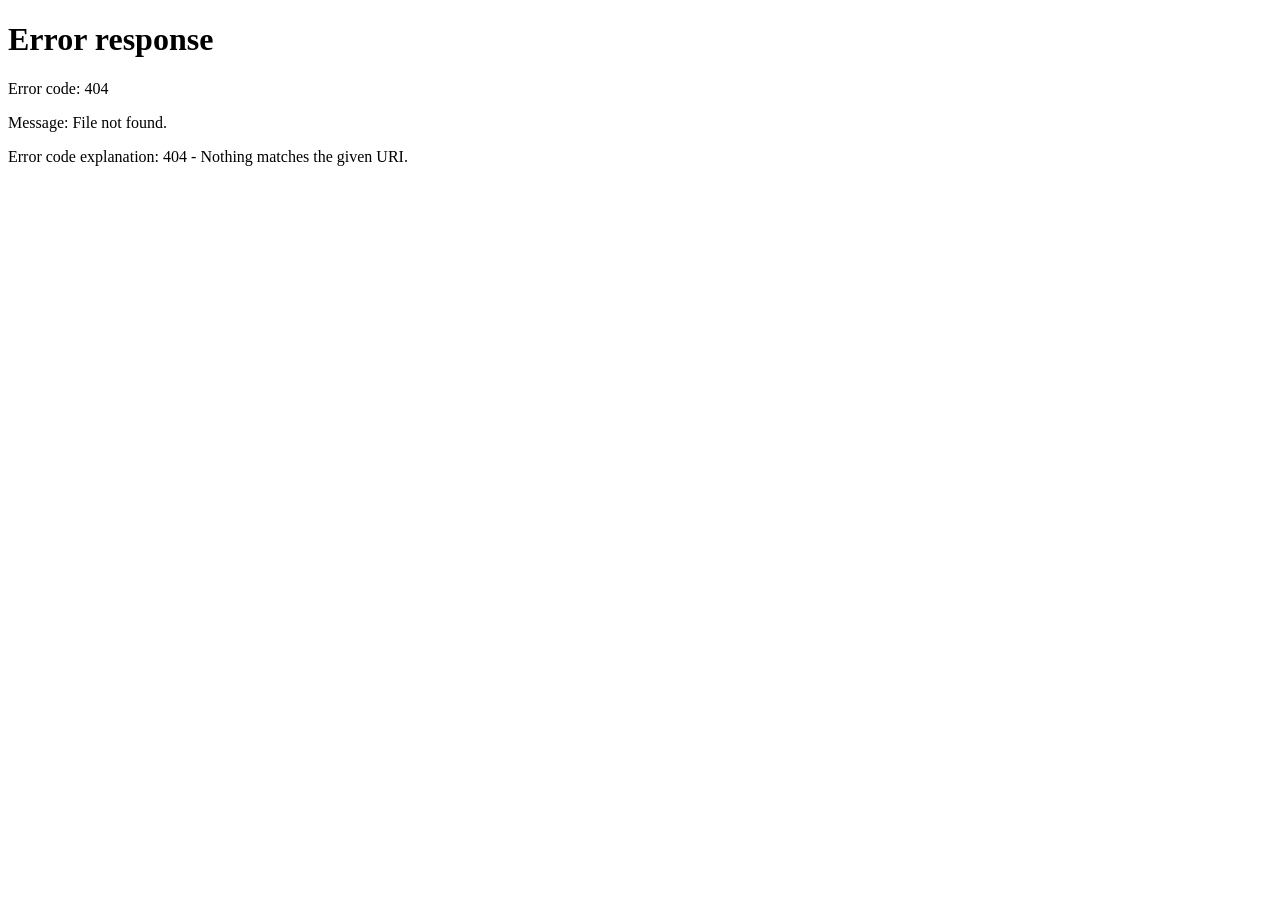
==== index.html @ 926b963f "Add initial index.html for portfolio redirect" ====
<!DOCTYPE html>
<html lang="pt-BR">
<head>
    <meta charset="UTF-8">
    <meta http-equiv="refresh" content="0; url=IHM/ihm.html">
    <title>Portfólio - Pedro Augusto</title>
</head>
<body>
    <p>
        <a href="IHM/ihm.html">Acessar meu portfólio</a>
    </p>
</body>
</html>
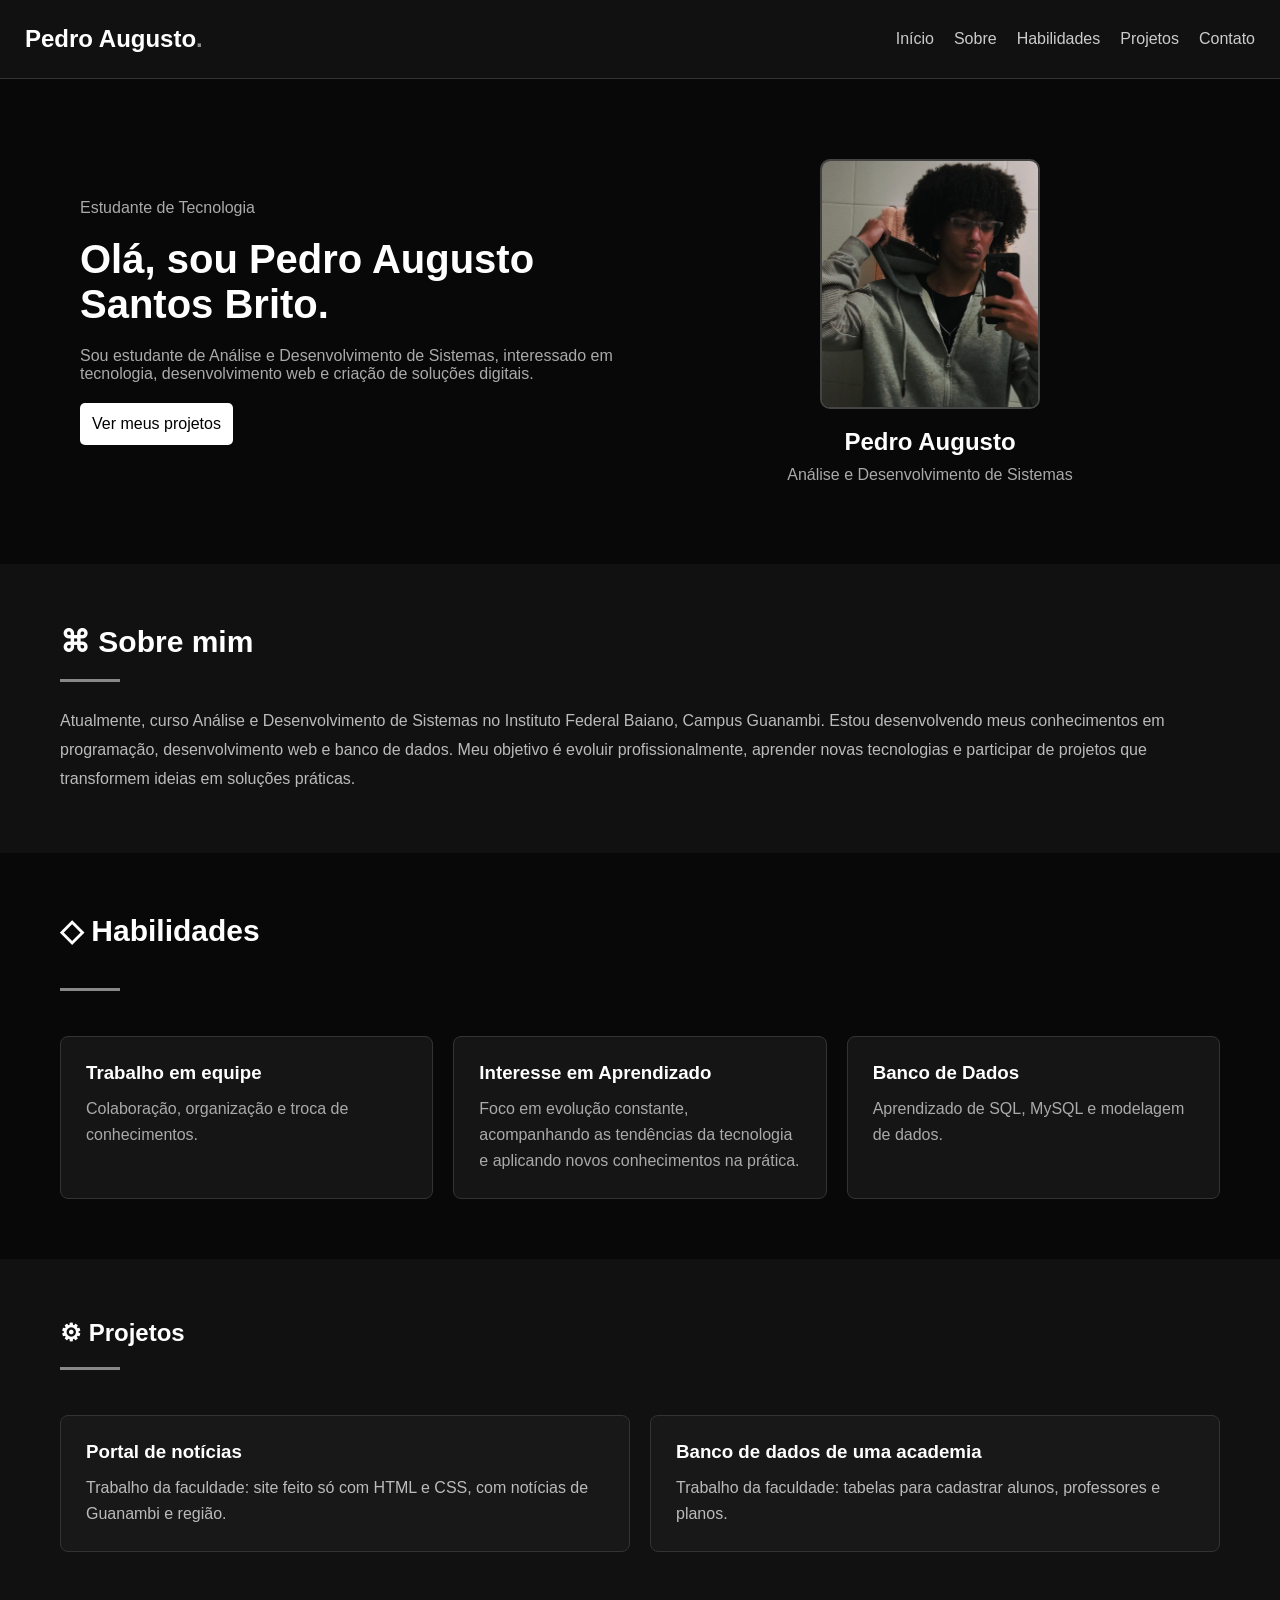
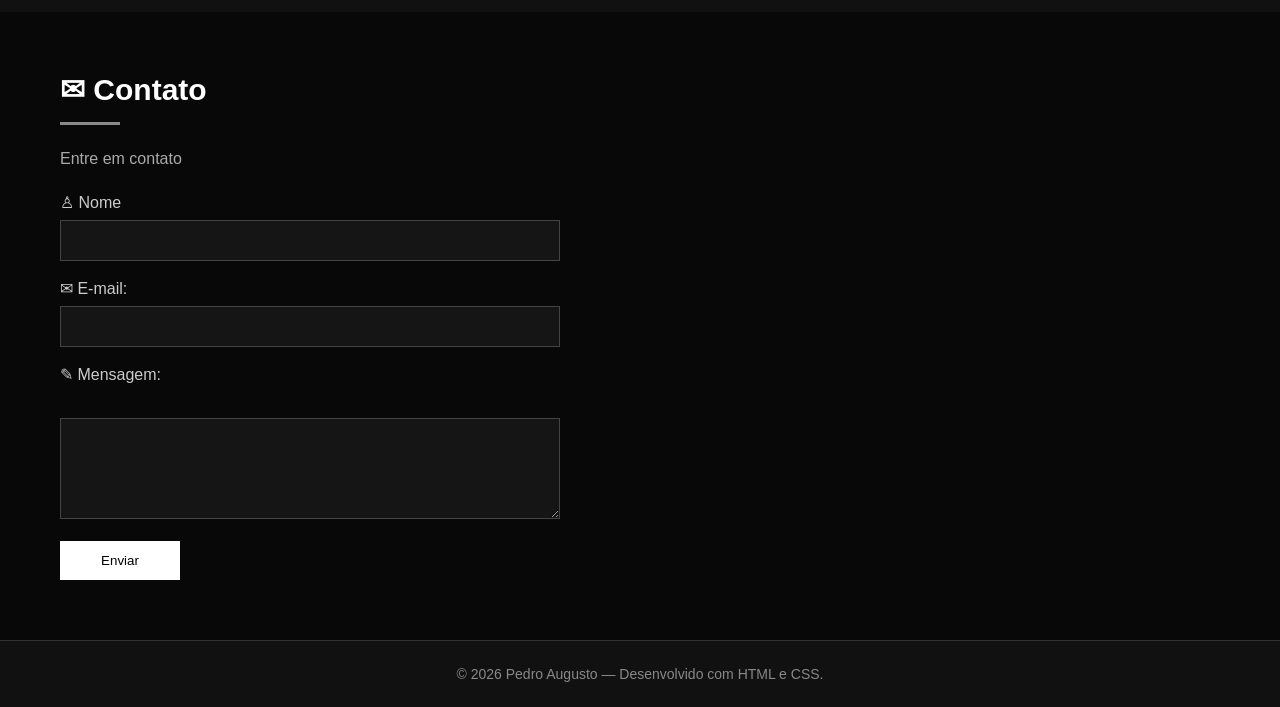
==== commit fdc6af4d: "Update portfolio links in index.html" ====
--- a/index.html
+++ b/index.html
@@ -2,12 +2,12 @@
 <html lang="pt-BR">
 <head>
     <meta charset="UTF-8">
-    <meta http-equiv="refresh" content="0; url=IHM/ihm.html">
+    <meta http-equiv="refresh" content="0; url=IHM/">
     <title>Portfólio - Pedro Augusto</title>
 </head>
 <body>
     <p>
-        <a href="IHM/ihm.html">Acessar meu portfólio</a>
+        <a href="IHM/">Acessar meu portfólio</a>
     </p>
 </body>
 </html>
